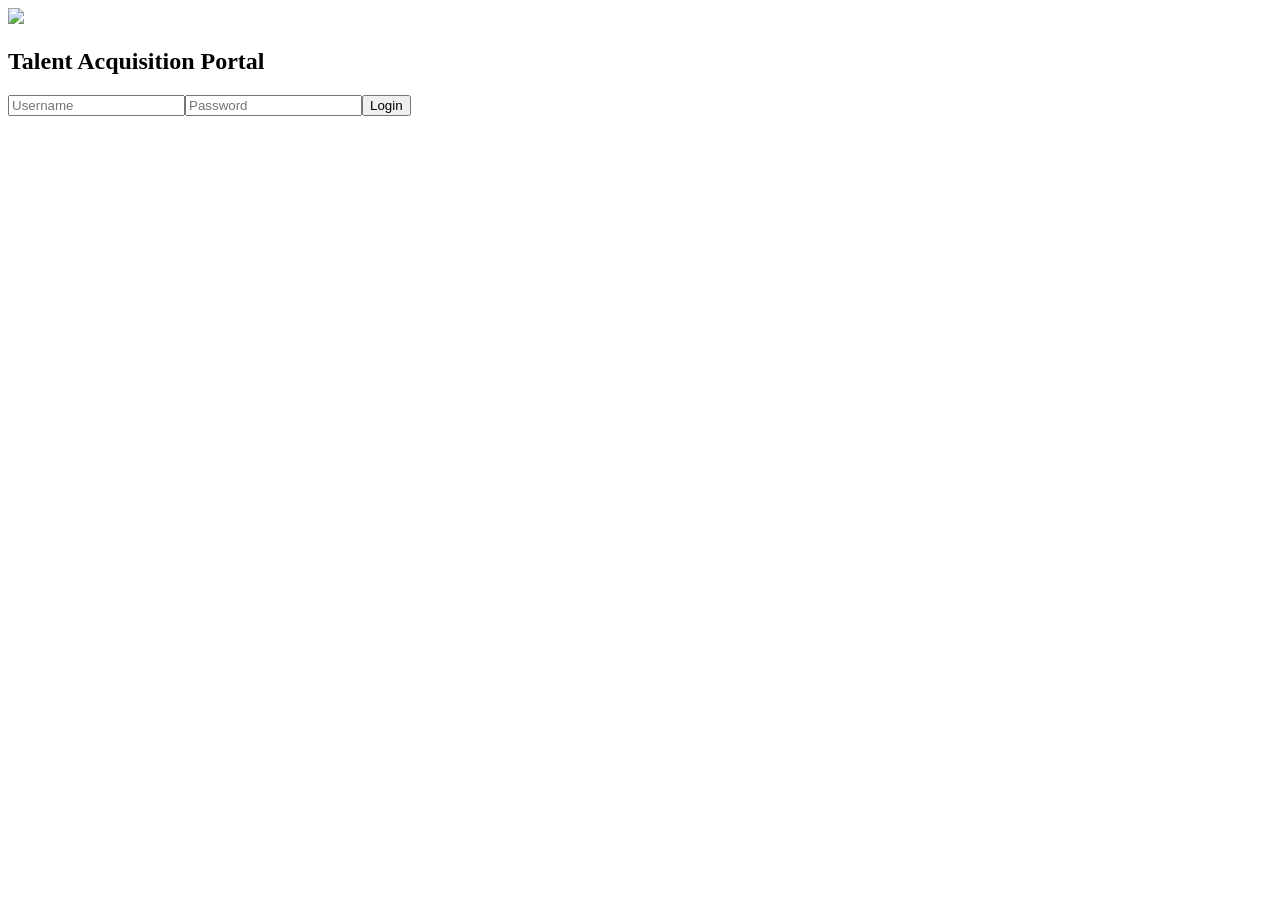
==== index.html @ 42a98a23 "Add files via upload" ====
<!DOCTYPE html><html><head><meta charset="utf-8"><title>Sagility Login</title><link rel="stylesheet" href="css/style.css"></head><body class="login-body"><div class="login-card"><img src="assets/logo.jpg" class="logo"><h2>Talent Acquisition Portal</h2><input id="username" placeholder="Username"><input id="password" type="password" placeholder="Password"><button onclick="login()">Login</button><p id="error"></p></div><script src="js/auth.js"></script></body></html>
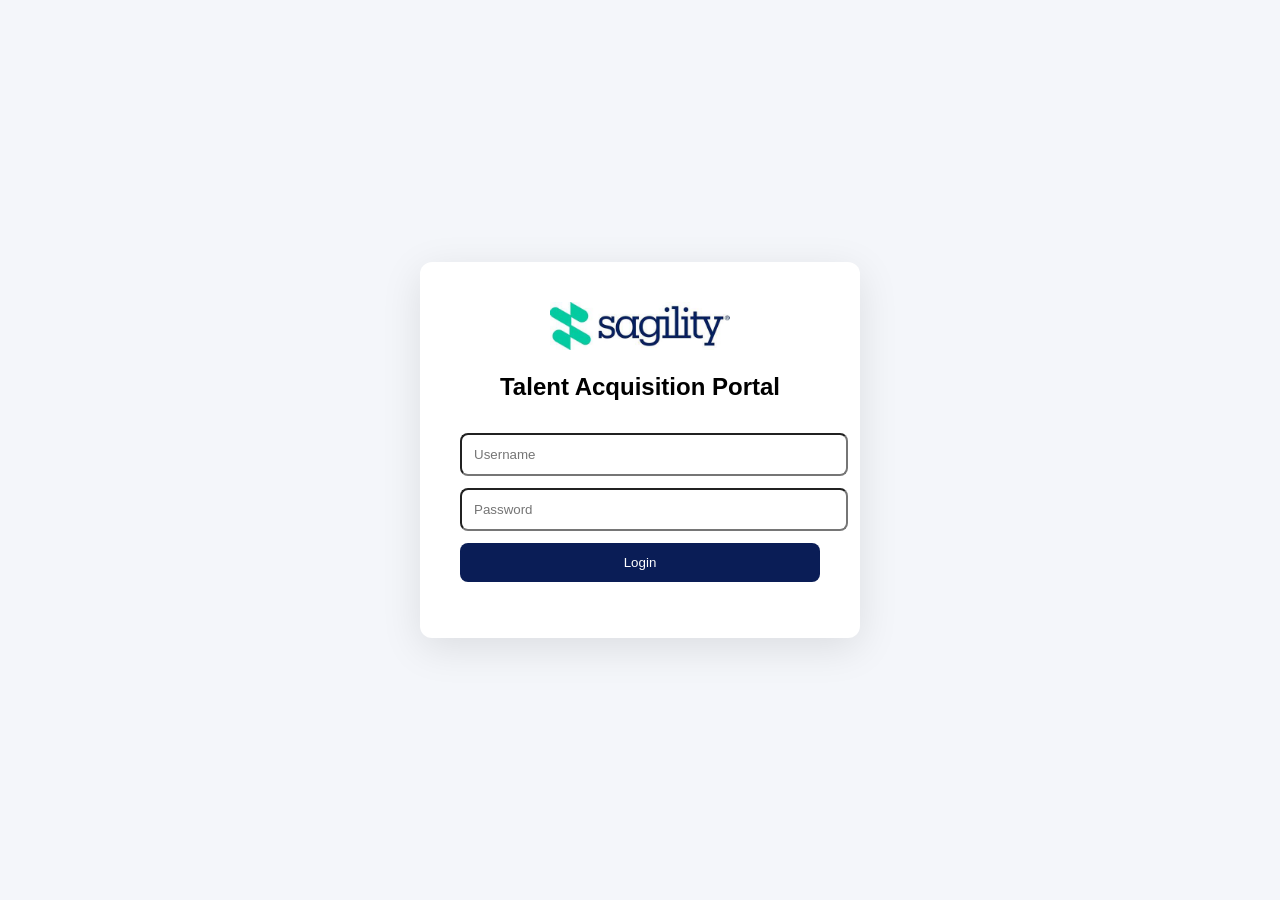
==== commit 2bbc1f28: "Update index.html" ====
--- a/index.html
+++ b/index.html
@@ -1 +1,25 @@
-<!DOCTYPE html><html><head><meta charset="utf-8"><title>Sagility Login</title><link rel="stylesheet" href="css/style.css"></head><body class="login-body"><div class="login-card"><img src="assets/logo.jpg" class="logo"><h2>Talent Acquisition Portal</h2><input id="username" placeholder="Username"><input id="password" type="password" placeholder="Password"><button onclick="login()">Login</button><p id="error"></p></div><script src="js/auth.js"></script></body></html>+<!DOCTYPE html>
+<html lang="en">
+<head>
+  <meta charset="UTF-8">
+  <title>Sagility | Talent Acquisition</title>
+  <link rel="stylesheet" href="style.css">
+</head>
+<body class="login-body">
+
+  <div class="login-card">
+    <img src="logo.jpg" class="logo" alt="Sagility Logo">
+
+    <h2>Talent Acquisition Portal</h2>
+
+    <input type="text" id="username" placeholder="Username">
+    <input type="password" id="password" placeholder="Password">
+
+    <button onclick="login()">Login</button>
+
+    <p id="error"></p>
+  </div>
+
+  <script src="auth.js"></script>
+</body>
+</html>
--- a/style.css
+++ b/style.css
@@ -0,0 +1 @@
+body{font-family:Segoe UI,Arial;background:#F4F6FA;margin:0}.login-body{display:flex;justify-content:center;align-items:center;height:100vh}.login-card{background:#fff;padding:40px;border-radius:12px;width:360px;text-align:center;box-shadow:0 10px 40px rgba(0,0,0,.1)}.logo{width:180px}.logo-small{width:110px}input,button{width:100%;padding:12px;margin-top:12px;border-radius:8px}button{background:#0A1D56;color:#fff;border:none}.topbar{background:#0A1D56;color:white;padding:15px 30px;display:flex;gap:20px;align-items:center}.org-container{text-align:center;padding:20px}.org-image{max-width:100%;border-radius:10px}
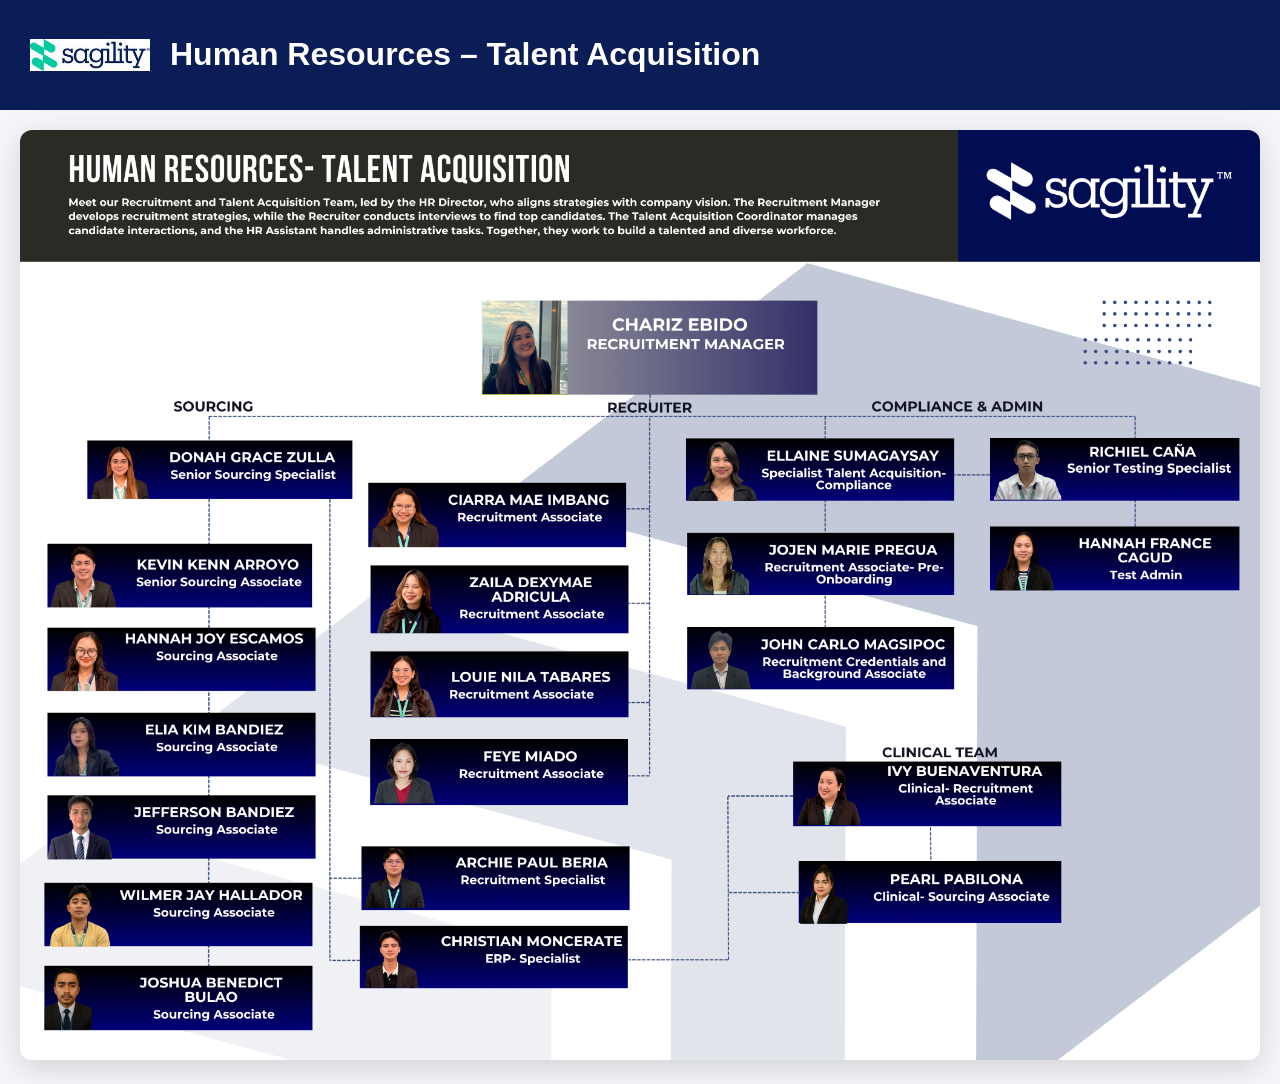
==== commit f7104f89: "Add files via upload" ====
--- a/index.html
+++ b/index.html
@@ -2,24 +2,19 @@
 <html lang="en">
 <head>
   <meta charset="UTF-8">
-  <title>Sagility | Talent Acquisition</title>
+  <title>Sagility | Talent Acquisition Org Chart</title>
   <link rel="stylesheet" href="style.css">
 </head>
-<body class="login-body">
+<body>
 
-  <div class="login-card">
-    <img src="logo.jpg" class="logo" alt="Sagility Logo">
+<header class="topbar">
+  <img src="logo.jpg" class="logo-small">
+  <h1>Human Resources – Talent Acquisition</h1>
+</header>
 
-    <h2>Talent Acquisition Portal</h2>
+<div class="org-container">
+  <img src="org-chart.png" class="org-image">
+</div>
 
-    <input type="text" id="username" placeholder="Username">
-    <input type="password" id="password" placeholder="Password">
-
-    <button onclick="login()">Login</button>
-
-    <p id="error"></p>
-  </div>
-
-  <script src="auth.js"></script>
 </body>
-</html>
+</html>
--- a/style.css
+++ b/style.css
@@ -1 +1 @@
-body{font-family:Segoe UI,Arial;background:#F4F6FA;margin:0}.login-body{display:flex;justify-content:center;align-items:center;height:100vh}.login-card{background:#fff;padding:40px;border-radius:12px;width:360px;text-align:center;box-shadow:0 10px 40px rgba(0,0,0,.1)}.logo{width:180px}.logo-small{width:110px}input,button{width:100%;padding:12px;margin-top:12px;border-radius:8px}button{background:#0A1D56;color:#fff;border:none}.topbar{background:#0A1D56;color:white;padding:15px 30px;display:flex;gap:20px;align-items:center}.org-container{text-align:center;padding:20px}.org-image{max-width:100%;border-radius:10px}+body{font-family:Segoe UI,Arial;background:#F4F6FA;margin:0}.topbar{background:#0A1D56;color:white;padding:15px 30px;display:flex;gap:20px;align-items:center}.logo-small{width:120px}.org-container{text-align:center;padding:20px}.org-image{max-width:100%;height:auto;border-radius:12px;box-shadow:0 8px 30px rgba(0,0,0,.15)}
